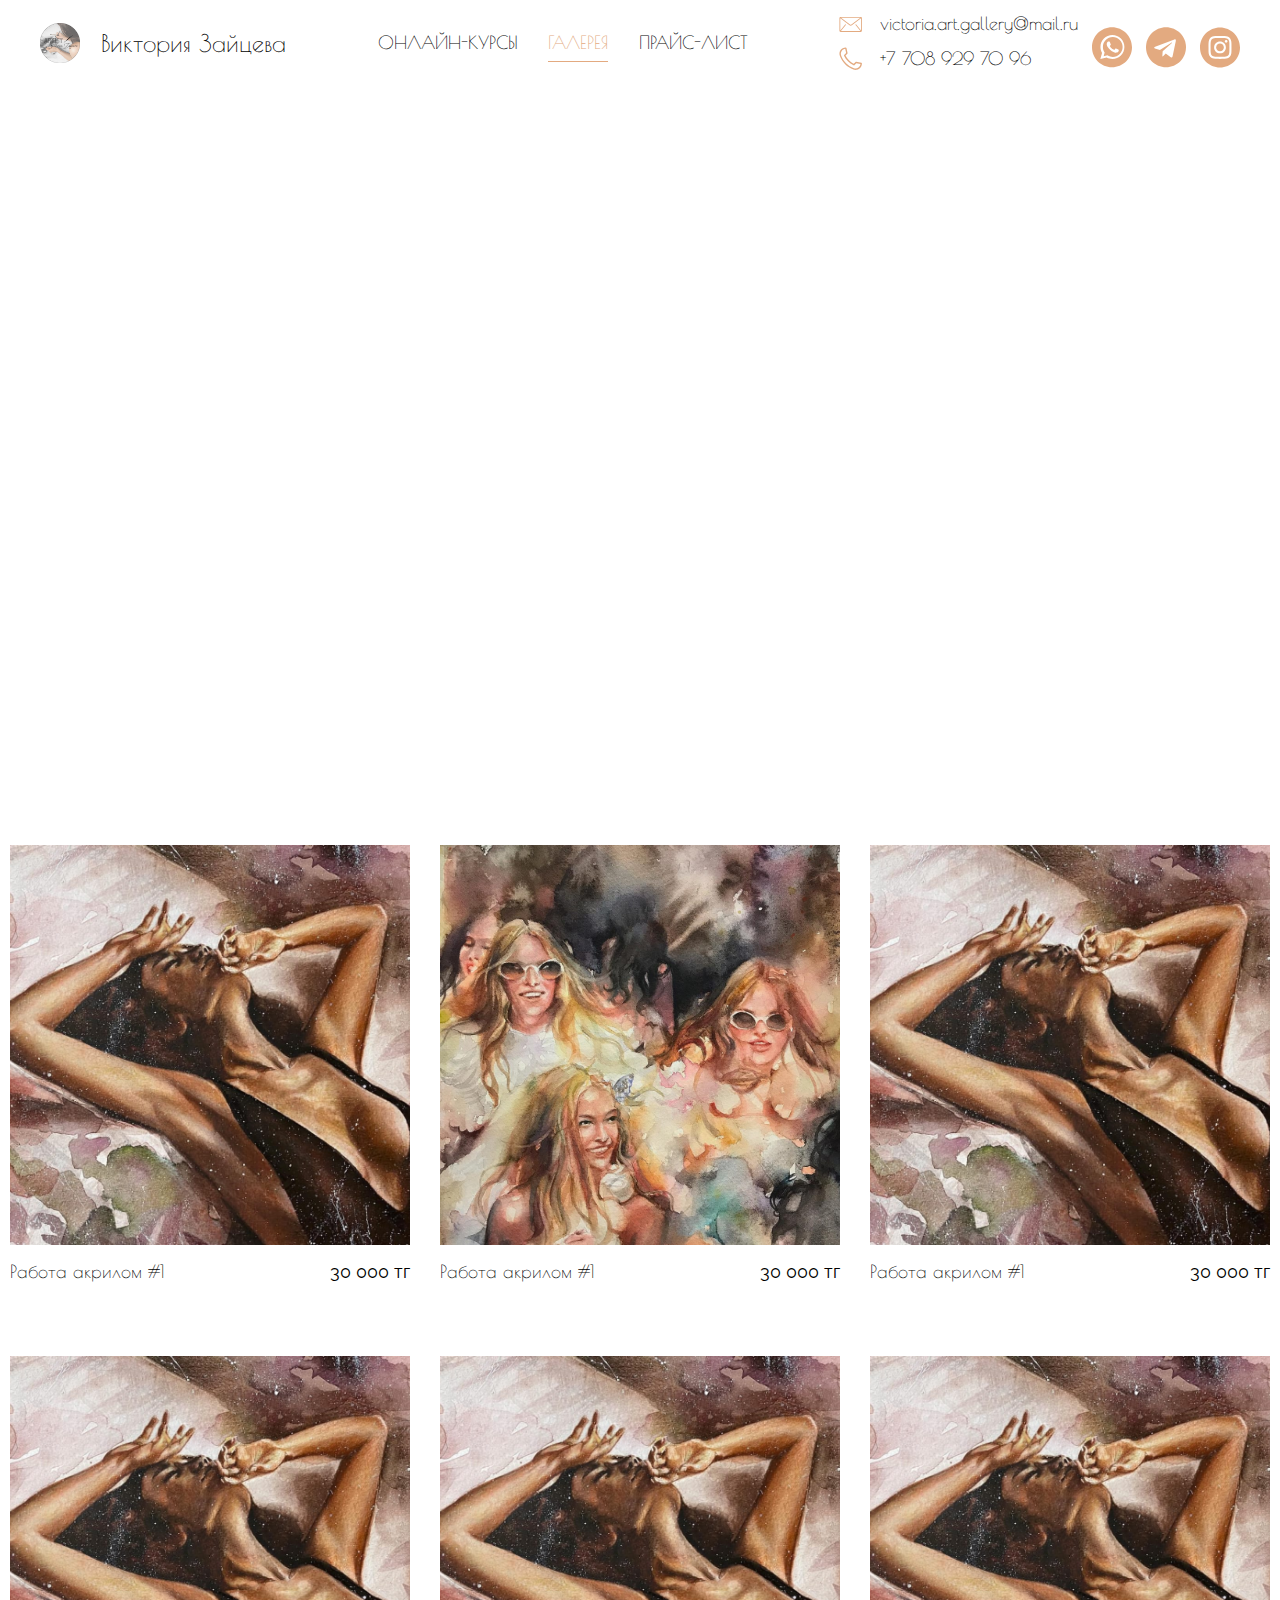
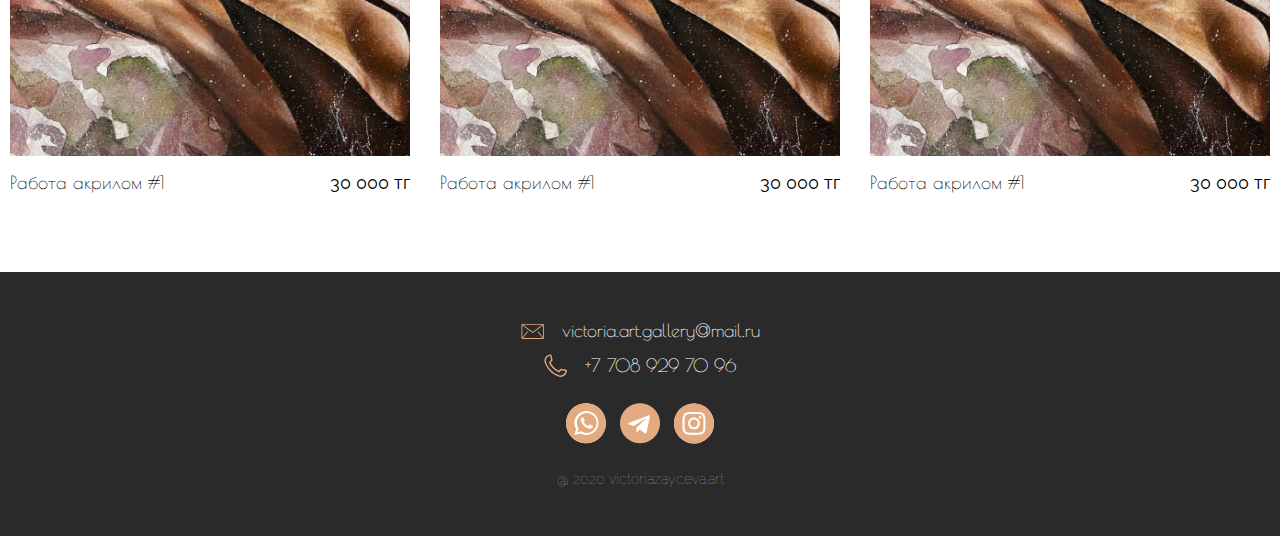
==== gallery.html @ 5dc82a3d "Add files via upload" ====
<!DOCTYPE html>
<html lang="ru">
<head>
    <meta charset="UTF-8">
    <meta name="viewport" content="width=device-width, initial-scale=1.0">
    <meta name="description" content="Виктория Зайцева - Художник-гиперреалист">
    <meta name="keywords" content="Виктория Зайцева, арт, художник, портфолио художника, творчество, картины, галерея, портреты, заказать портрет, онлайн курсы, как научиться рисовать, как стать художником, гиперреалист">
    <title>Document</title>
    <link rel="stylesheet" href="css/main.css">
</head>
<body>

    <header class="header__main main-header" id="main-header" style="background: url(img/bgHOME.PNG) 0 0 / 100% no-repeat; background-position: center;">
        <nav class="navbar" id="navbar">
            <div class="navbar__logo">
                <a href="index.html">
                    <img src="img/logo.png" alt="logo">
                    <p class="navbar__logo__name">Виктория Зайцева</p>
                </a>
            </div>
            <div class="navbar__menu">
                <a href="courses.html">Онлайн-Курсы</a>
                <a href="gallery.html" class="active">Галерея</a>
                <a href="price.html">Прайс-Лист</a>
            </div>
            <div class="navbar__contacts">
                <div class="navbar__contacts__items">
                    <div class="home__contacts__info__item">
                        <img src="img/email.svg" alt="email">
                        <a href="mailto:victoria.art.gallery@mail.ru">victoria.art.gallery@mail.ru</a>
                    </div>
                    <div class="home__contacts__info__item margin">
                        <img src="img/phone.svg" alt="phone">
                        <a href="tel:+77089297096">+7 708 929 70 96</a>
                    </div>
                </div>
                <div class="temp-social margin">
                    <a href="#"><img src="img/whatsapp.svg" alt="whatsapp"></a>
                    <a href="#"><img src="img/telegram.svg" alt="telegram"></a>
                    <a href="#"><img src="img/instagram.svg" alt="instagram"></a>
                </div>
            </div>
        </nav>
        <h1 style="text-transform: uppercase;">Галерея</h1>
        <small class="small-headline-for-header">Здесь находятся работы которые вы можете приобрести</small>
    </header>

    <section class="gallery" id="gallery">
        <div class="gallery__wrapper">
            <div class="gallery__item">
                <div class="gallery__item__hide">
                    <img src="img/zoom.svg" alt="zoom">
                </div>
                <div class="gallery__item__img">
                    <img src="img/photo2.jpeg" alt="gallery-photo" class="gallery-photo">
                </div>                <div class="gallery__item__description">
                    <h3>Работа акрилом #1</h3>
                    <p style="font-weight: 400;">30 000 тг</p>
                </div>
            </div>
            <div class="gallery__item">
                <div class="gallery__item__hide">
                    <img src="img/zoom.svg" alt="zoom">
                </div>
                <div class="gallery__item__img">
                    <img src="img/photo3.jpeg" alt="gallery-photo" class="gallery-photo">
                </div>                <div class="gallery__item__description">
                    <h3>Работа акрилом #1</h3>
                    <p style="font-weight: 400;">30 000 тг</p>
                </div>
            </div>
            <div class="gallery__item">
                <div class="gallery__item__hide">
                    <img src="img/zoom.svg" alt="zoom">
                </div>
                <div class="gallery__item__img">
                    <img src="img/photo2.jpeg" alt="gallery-photo" class="gallery-photo">
                </div>                <div class="gallery__item__description">
                    <h3>Работа акрилом #1</h3>
                    <p style="font-weight: 400;">30 000 тг</p>
                </div>
            </div>
            <div class="gallery__item">
                <div class="gallery__item__hide">
                    <img src="img/zoom.svg" alt="zoom">
                </div>
                <div class="gallery__item__img">
                    <img src="img/photo2.jpeg" alt="gallery-photo" class="gallery-photo">
                </div>
                <div class="gallery__item__description">
                    <h3>Работа акрилом #1</h3>
                    <p style="font-weight: 400;">30 000 тг</p>
                </div>
            </div>
            <div class="gallery__item">
                <div class="gallery__item__hide">
                    <img src="img/zoom.svg" alt="zoom">
                </div>
                <div class="gallery__item__img">
                    <img src="img/photo2.jpeg" alt="gallery-photo" class="gallery-photo">
                </div>
                <div class="gallery__item__description">
                    <h3>Работа акрилом #1</h3>
                    <p style="font-weight: 400;">30 000 тг</p>
                </div>
            </div>
            <div class="gallery__item">
                <div class="gallery__item__hide">
                    <img src="img/zoom.svg" alt="zoom">
                </div>
                <div class="gallery__item__img">
                    <img src="img/photo2.jpeg" alt="gallery-photo" class="gallery-photo">
                </div>
                <div class="gallery__item__description">
                    <h3>Работа акрилом #1</h3>
                    <p style="font-weight: 400;">30 000 тг</p>
                </div>
            </div>
        </div>
    </section>

    <footer class="footer" id="footer">
        <div class="home__contacts__info__item">
            <img src="img/email.svg" alt="email">
            <a href="mailto:victoria.art.gallery@mail.ru">victoria.art.gallery@mail.ru</a>
        </div>
        <div class="home__contacts__info__item margin">
            <img src="img/phone.svg" alt="phone">
            <a href="tel:+77089297096">+7 708 929 70 96</a>
        </div>
        <div class="temp-social">
            <a href="#"><img src="img/whatsapp.svg" alt="whatsapp"></a>
            <a href="#"><img src="img/telegram.svg" alt="telegram"></a>
            <a href="#"><img src="img/instagram.svg" alt="instagram"></a>
        </div>
        <p style="color: #9b9b9b;">@ 2020 victoriazayceva.art</p>
    </footer>

</body>
</html>
---- css/main.css ----
/* 
font-family: 'Poiret One', cursive;
font-family: 'Raleway', sans-serif;
*/

/* НАЧАЛО ОБНУЛЕНИЯ */

@charset "UTF-8";
* {
  padding: 0;
  margin: 0;
  border: 0;
}

*, *:before, *:after {
  box-sizing: border-box;
}

:focus, :active {
  outline: none;
}

a:focus, a:active {
  outline: none;
}

nav, footer, header, aside {
  display: block;
}

html, body {
  height: 100%;
  width: 100%;
  font-size: 100%;
  line-height: 1;
  font-size: 14px;
  -ms-text-size-adjust: 100%;
  -moz-text-size-adjust: 100%;
}

input, button, textarea {
  font-family: inherit;
}

input::-ms-clear {
  display: none;
}

button {
  cursor: pointer;
}

button::-moz-focus-inner {
  padding: 0;
  border: 0;
}

a, a:visited {
  text-decoration: none;
}

a:hover {
  text-decoration: none;
}

ul li {
  vertical-align: top;
}

h1, h2, h3, h4, h5, h6 {
  font-size: inherit;
  font-weight: inherit;
}

ul, ol {
  list-style: none;
}

/* КОНЕЦ ОБНУЛЕНИЯ */



/* НАЧАЛО ШАБЛОНА ШРИФТА */

h1,h2,h3,h4,h5,h6, button, a {
    font-family: 'Poiret One', cursive;
}

p, small {
    font-family: 'Raleway', sans-serif;
    font-weight: 100;
}

/* КОНЕЦ ШАБЛОНА ШРИФТА */



/* НАЧАЛО ШАБЛОНА ХЭДЕРА */

header.main-header {
  height: 85%;
  min-height: 500px;
}


header.main-header h1 {
  font-size: 48px;
}

.small-headline-for-header {
  max-width: 30%;
  text-align: center;
  font-size: 20px;
  margin-top: 1.5em;
  line-height: 1.3em;
}

.small-headline-for-header mark ,.price__price mark {
  background: none;
  color: inherit;
  font-weight: 400;
}

/* КОНЕЦ ШАБЛОНА ХЭДЕРА */

/* НАЧАЛО ШАБЛОНА ФУТЕРА */

.footer {
  background: #2A2A2A;
  display: flex;
  flex-direction: column;
  align-items: center;
  padding: 50px 0;
}

.footer .temp-social {
  margin: 2% 0;
}

/* КОНЕЦ ШАБЛОНА ФУТЕРА */

/* НАЧАЛО ШАБЛОНА КНОПКИ */

.btn {
  text-transform: uppercase;
  display: flex;
  align-items: center;
  justify-content: center;
  height: 50px;
  border: 1px solid #E3AA80;
  font-size: 16px;
  color: #000;
  transition: .2s ease;
}

.accent-btn, .btn:hover {
  background: #E3AA80;
  color: #fff
}

/* КОНЕЦ ШАБЛОНА КНОПКИ */

/* НАЧАЛО ШАБЛОНА МЕНЮ */

nav.navbar {
  position: fixed;
  top: 0;
  left: 0;
  display: flex;
  justify-content: space-between;
  align-items: center;
  padding: 15px 40px;
  background: #fff;
  color: #000;
  z-index: 100;
  width: 100%;
}

.navbar__logo a {
  display: flex;
  align-items: center;
}

.navbar__logo img {
  width: 40px;
  height: 40px;
  margin-right: 1.5em;
}

p.navbar__logo__name {
  font-family: 'Poiret One', cursive;
  font-size: 24px;
  color: #000;
}


.navbar__menu a {
  text-transform: uppercase;
  color: #000;
  transition: .3s ease;
  font-size: 18px;
  margin-left: 1.5em;
}

.navbar__menu a:first-child {
  margin: 0;
}

.navbar__menu a.active, .navbar__menu a:hover {
  padding-bottom: 8px;
  border-bottom: 1px solid #E3AA80;
  color: #E3AA80;
}

.navbar__contacts__items .home__contacts__info__item a {
  color: #000;
}

.navbar__contacts__items {
  margin-right: 1em;
}

.navbar__contacts {
  display: flex;
}

/* КОНЕЦ ШАБЛОНА МЕНЮ */



/* НАЧАЛО ШАБЛОНА ССЫЛОК */

.home__main__content__contacts {
  display: flex;
  flex-direction: column;
  align-items: center;
}

.home__contacts__info__item {
  display: flex;
  align-items: center;
}

.home__contacts__info__item.margin {
  margin-top: 1em;
}

.home__contacts__info__item a {
  font-size: 18px;
  color: #fff;
  margin-left: 1em;
}

/* КОНЕЦ ШАБЛОНА ССЫЛОК */



/* НАЧАЛО СТИЛЕЙ ГЛАВНОЙ СТРАНИЦЫ */

.header__main {
    display: flex;
    flex-direction: column;
    align-items: center;
    justify-content: center;
    width: 100%;
    height: 100%;
    color: #fff;
}

.main_logo {
    width: 150px;
    height: 150px;
}

.home__main__content__about {
    text-align: center;
}

.home__main__content__about > h1 {
    font-size: 40px;
    margin: 3.7vh 0 1.95vh 0;
}

.home__main__content__about > small {
    font-weight: 200;
    font-size: 24px;
}

.home__main__content__about > p {
    font-weight: 100;
    font-size: 18px;
    margin-top: 0.975vh;
}




.home__main__content__menu {
  display: flex;
  justify-content: space-between;
  margin: 5em 0;
}

.home__menu__link {
  text-transform: uppercase;
  font-size: 32px;
  color: #fff;
  transition: .3s ease;
}

.home__menu__link:hover {
  color: #E3AA80;
  padding-bottom: 8px;
  border-bottom: 1px solid #E3AA80;
}

.home__menu__link.margin {
  margin-left: 3em;
}

.temp-social {
  display: grid;
  grid-template-columns: repeat(3, 1fr);
  grid-column-gap: 1em;
}

.temp-social.margin{ 
  margin-top: 3%;
}

/* КОНЕЦ СТИЛЕЙ ГЛАВНОЙ СТРАНИЦЫ */

/* НАЧАЛО СТИЛЕЙ ГАЛЕРЕИ */

.gallery {
  padding: 80px 0;
}

.gallery__wrapper {
  display: grid;
  grid-template-columns: repeat(3, 400px);
  grid-gap: 75px 30px;
  width: 87.5vw;
  justify-content: center;
  margin: 0 auto;
}

.gallery__item {
  position: relative;
}

.gallery__item__img {
  width: 100%;
  height: 400px;
  overflow: hidden;
}

.gallery__item img{
  width: 100%;
  height: 400px;
  object-fit: cover;
  transition: .5s ease-out;
}

.gallery__item:hover .gallery-photo{
  transform: scale(1.2);
}

.gallery__item:hover .gallery__item__hide {
  display: flex;
}

.gallery__item__description {
  display: flex;
  justify-content: space-between;
  margin-top: 1.3em;
}

.gallery__item__description h3, .gallery__item__description p {
  font-size: 18px;
}

.gallery__item__hide {
  position: absolute;
  top: 0;
  left: 0;
  width: 100%;
  height: 400px;
  align-items: center;
  justify-content: center;
  z-index: 10;
  background: rgba(227, 170, 128, 0.42);
  display: none;
}

.gallery__item__hide img {
  width: 48px;
  height: 48px;
}

/* КОНЕЦ СТИЛЕЙ ГАЛЕРЕИ */

/* НАЧАЛО СТИЛЕЙ КУРСОВ */

.courses {
  padding: 80px 10%;
  display: grid;
  grid-template-columns: repeat(2, 1fr);
  grid-gap: 60px 5%;
}

.courses__item {

}

.courses__item__headline {
  position: relative;
}

.item__headline__case, .item__headline__case img {
  width: 100%;
}

.item__headline__case img {
  z-index: 0;
}

.headline__case__hide {
  position: absolute;
  top: 0;
  left: 0;
  width: 100%;
  height: 100%;
  background: rgba(224,119,175,0);
  background: -moz-linear-gradient(top, rgba(224,119,175,0) 0%, rgba(0,0,0,0.75) 100%);
  background: -webkit-gradient(left top, left bottom, color-stop(0%, rgba(224,119,175,0)), color-stop(100%, rgba(0,0,0,0.75)));
  background: -webkit-linear-gradient(top, rgba(224,119,175,0) 0%, rgba(0,0,0,0.75) 100%);
  background: -o-linear-gradient(top, rgba(224,119,175,0) 0%, rgba(0,0,0,0.75) 100%);
  background: -ms-linear-gradient(top, rgba(224,119,175,0) 0%, rgba(0,0,0,0.75) 100%);
  background: linear-gradient(to bottom, rgba(224,119,175,0) 0%, rgba(0,0,0,0.75) 100%);
  filter: progid:DXImageTransform.Microsoft.gradient( startColorstr='#e077af', endColorstr='#000000', GradientType=0 );
  transition: all 1s ease;
  z-index: 1;
}

.courses__item__headline:hover .headline__case__hide {
  background: rgba(255,255,255,0);
  background: -moz-linear-gradient(top, rgba(255,255,255,0) 0%, rgba(227,170,128,0.75) 100%);
  background: -webkit-gradient(left top, left bottom, color-stop(0%, rgba(255,255,255,0)), color-stop(100%, rgba(227,170,128,0.75)));
  background: -webkit-linear-gradient(top, rgba(255,255,255,0) 0%, rgba(227,170,128,0.75) 100%);
  background: -o-linear-gradient(top, rgba(255,255,255,0) 0%, rgba(227,170,128,0.75) 100%);
  background: -ms-linear-gradient(top, rgba(255,255,255,0) 0%, rgba(227,170,128,0.75) 100%);
  background: linear-gradient(to bottom, rgba(255,255,255,0) 0%, rgba(227,170,128,0.75) 100%);
  filter: progid:DXImageTransform.Microsoft.gradient( startColorstr='#ffffff', endColorstr='#e3aa80', GradientType=0 );
}

.courses__item h3 {
  position: absolute;
  color: #fff;
  font-size: 24px;
  bottom: 10%;
  left: 7%;
  text-transform: uppercase;
  z-index: 1;
}

.courses__item__description {
  padding: 5% 7%;
}

.item__description__price {
  display: flex;
  justify-content: space-between;
}

.item__description__price p {
  font-size: 18px;
}

.price__description {
  width: 70%;
  line-height: 1.3;
}

/* КОНЕЦ СТИЛЕЙ КУРСОВ */



/* НАЧАЛО СТИЛЕЙ ПРАЙС-ЛИСТА */

header.price-header {
  height: 40%;
  min-height: 350px;
}

.price {
  padding: 40px 0 80px 0;
  color: #fff;
  font-size: 18px;
}

.price__main {
  margin: 30px 0;
  padding: 5% 0;
}

.price__main__case {
  margin: 0 auto;
  width: 50%;
  padding: 3% 10%;
  background: rgba(0, 0, 0, .7);
}

.price__main__case > p {
  text-align: center;
  line-height: 1.3;
  margin-bottom: 15%;
}

.price__main__case p:last-child {
  margin: 0;
}

.price__main__case h3 {
  font-size: 24px;
  margin-bottom: 8%;
}

.case__item {
  display: flex;
  justify-content: space-between;
  margin: 5%;
}

.case__item p{
  font-size: 20px;
  font-weight: 400;
}

.price .temp-social {
  display: flex;
  align-items: center;
  justify-content: center;
}

/* КОНЕЦ СТИЛЕЙ ПРАЙС-ЛИСТА */


/* ПОДКЛЮЧЕНИЕ ШРИФТОВ */

@font-face {
  font-family: 'Raleway';
  src: url('../fonts/Raleway-Regular.eot');
  src: url('../fonts/Raleway-Regular.eot?#iefix') format('embedded-opentype'),
      url('../fonts/Raleway-Regular.woff2') format('woff2'),
      url('../fonts/Raleway-Regular.woff') format('woff'),
      url('../fonts/Raleway-Regular.ttf') format('truetype'),
      url('../fonts/Raleway-Regular.svg#Raleway-Regular') format('svg');
  font-weight: normal;
  font-style: normal;
  font-display: swap;
}

@font-face {
  font-family: 'Raleway';
  src: url('../fonts/Raleway-Thin.eot');
  src: url('../fonts/Raleway-Thin.eot?#iefix') format('embedded-opentype'),
      url('../fonts/Raleway-Thin.woff2') format('woff2'),
      url('../fonts/Raleway-Thin.woff') format('woff'),
      url('../fonts/Raleway-Thin.ttf') format('truetype'),
      url('../fonts/Raleway-Thin.svg#Raleway-Thin') format('svg');
  font-weight: 100;
  font-style: normal;
  font-display: swap;
}

@font-face {
  font-family: 'Raleway';
  src: url('../fonts/Raleway-ExtraLight.eot');
  src: url('../fonts/Raleway-ExtraLight.eot?#iefix') format('embedded-opentype'),
      url('../fonts/Raleway-ExtraLight.woff2') format('woff2'),
      url('../fonts/Raleway-ExtraLight.woff') format('woff'),
      url('../fonts/Raleway-ExtraLight.ttf') format('truetype'),
      url('../fonts/Raleway-ExtraLight.svg#Raleway-ExtraLight') format('svg');
  font-weight: 200;
  font-style: normal;
  font-display: swap;
}

@font-face {
  font-family: 'Poiret One';
  src: url('../fonts/PoiretOne-Regular.eot');
  src: url('../fonts/PoiretOne-Regular.eot?#iefix') format('embedded-opentype'),
      url('../fonts/PoiretOne-Regular.woff2') format('woff2'),
      url('../fonts/PoiretOne-Regular.woff') format('woff'),
      url('../fonts/PoiretOne-Regular.ttf') format('truetype'),
      url('../fonts/PoiretOne-Regular.svg#PoiretOne-Regular') format('svg');
  font-weight: normal;
  font-style: normal;
  font-display: swap;
}
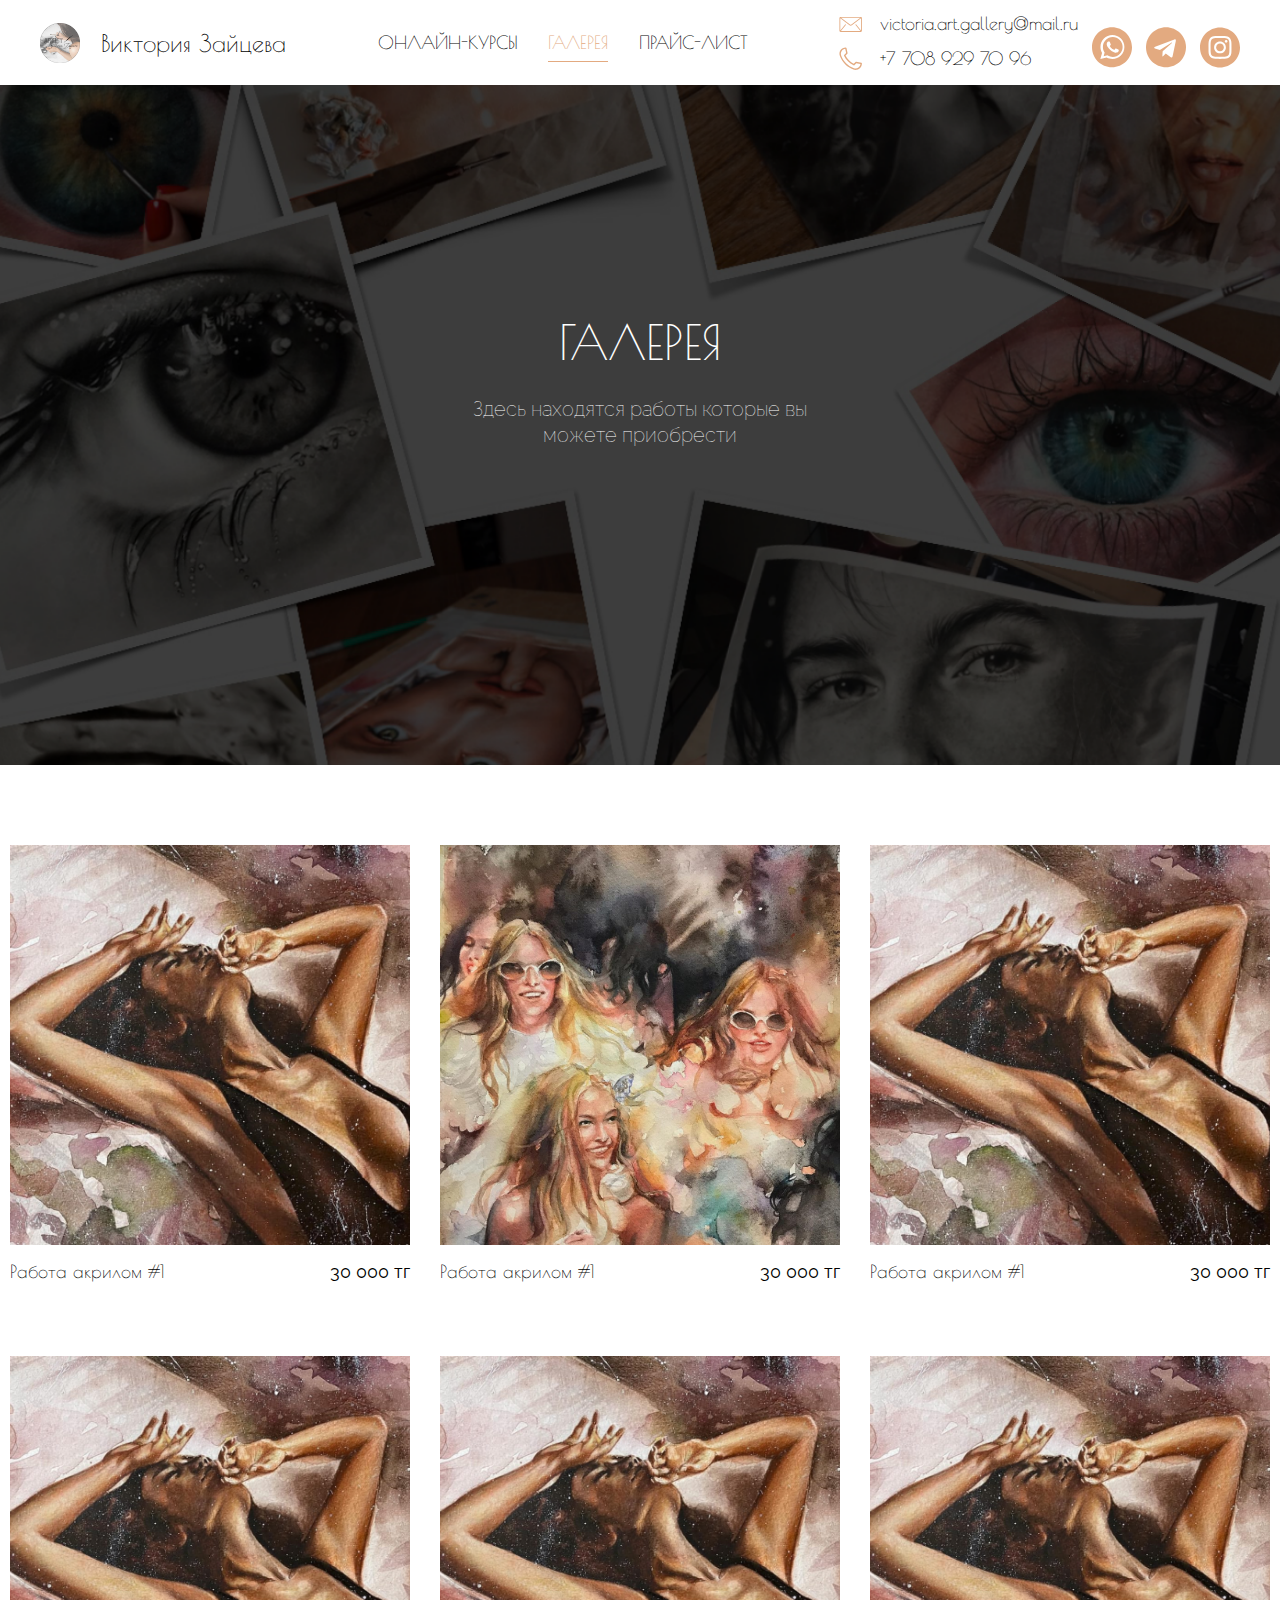
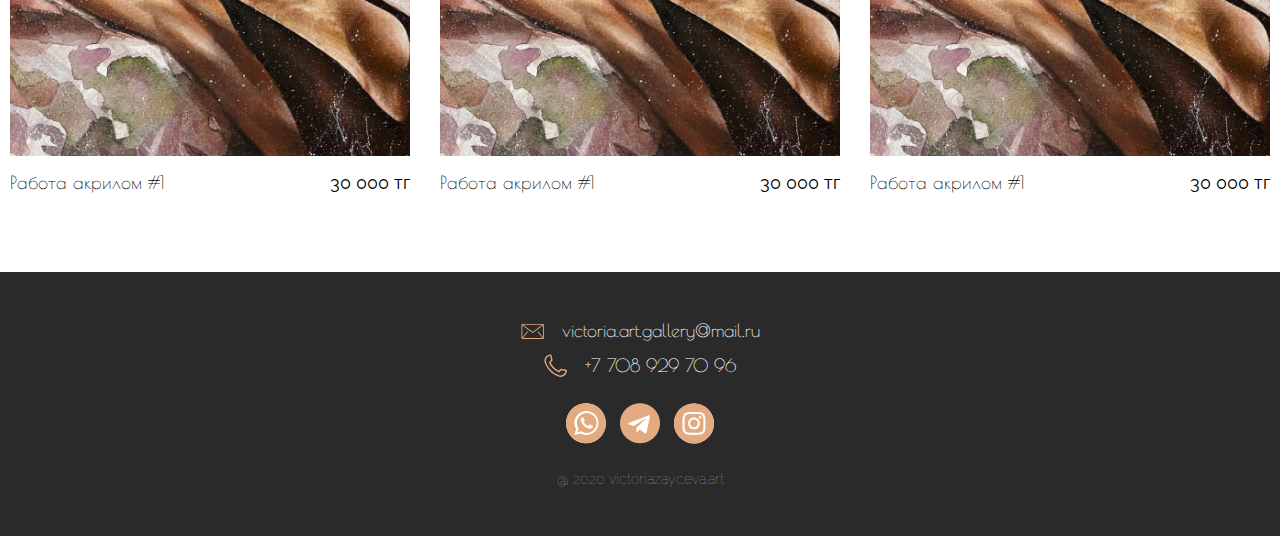
==== commit f4f87e62: "Add files via upload" ====
--- a/gallery.html
+++ b/gallery.html
@@ -10,7 +10,7 @@
 </head>
 <body>
 
-    <header class="header__main main-header" id="main-header" style="background: url(img/bgHOME.PNG) 0 0 / 100% no-repeat; background-position: center;">
+    <header class="header__main main-header" id="main-header" style="background: url(img/bgHOME.png) 0 0 / 100% no-repeat; background-position: center;">
         <nav class="navbar" id="navbar">
             <div class="navbar__logo">
                 <a href="index.html">
--- a/css/main.css
+++ b/css/main.css
@@ -504,6 +504,10 @@
   padding: 5% 0;
 }
 
+.price__main:first-child {
+  margin: 0;
+}
+
 .price__main__case {
   margin: 0 auto;
   width: 50%;
